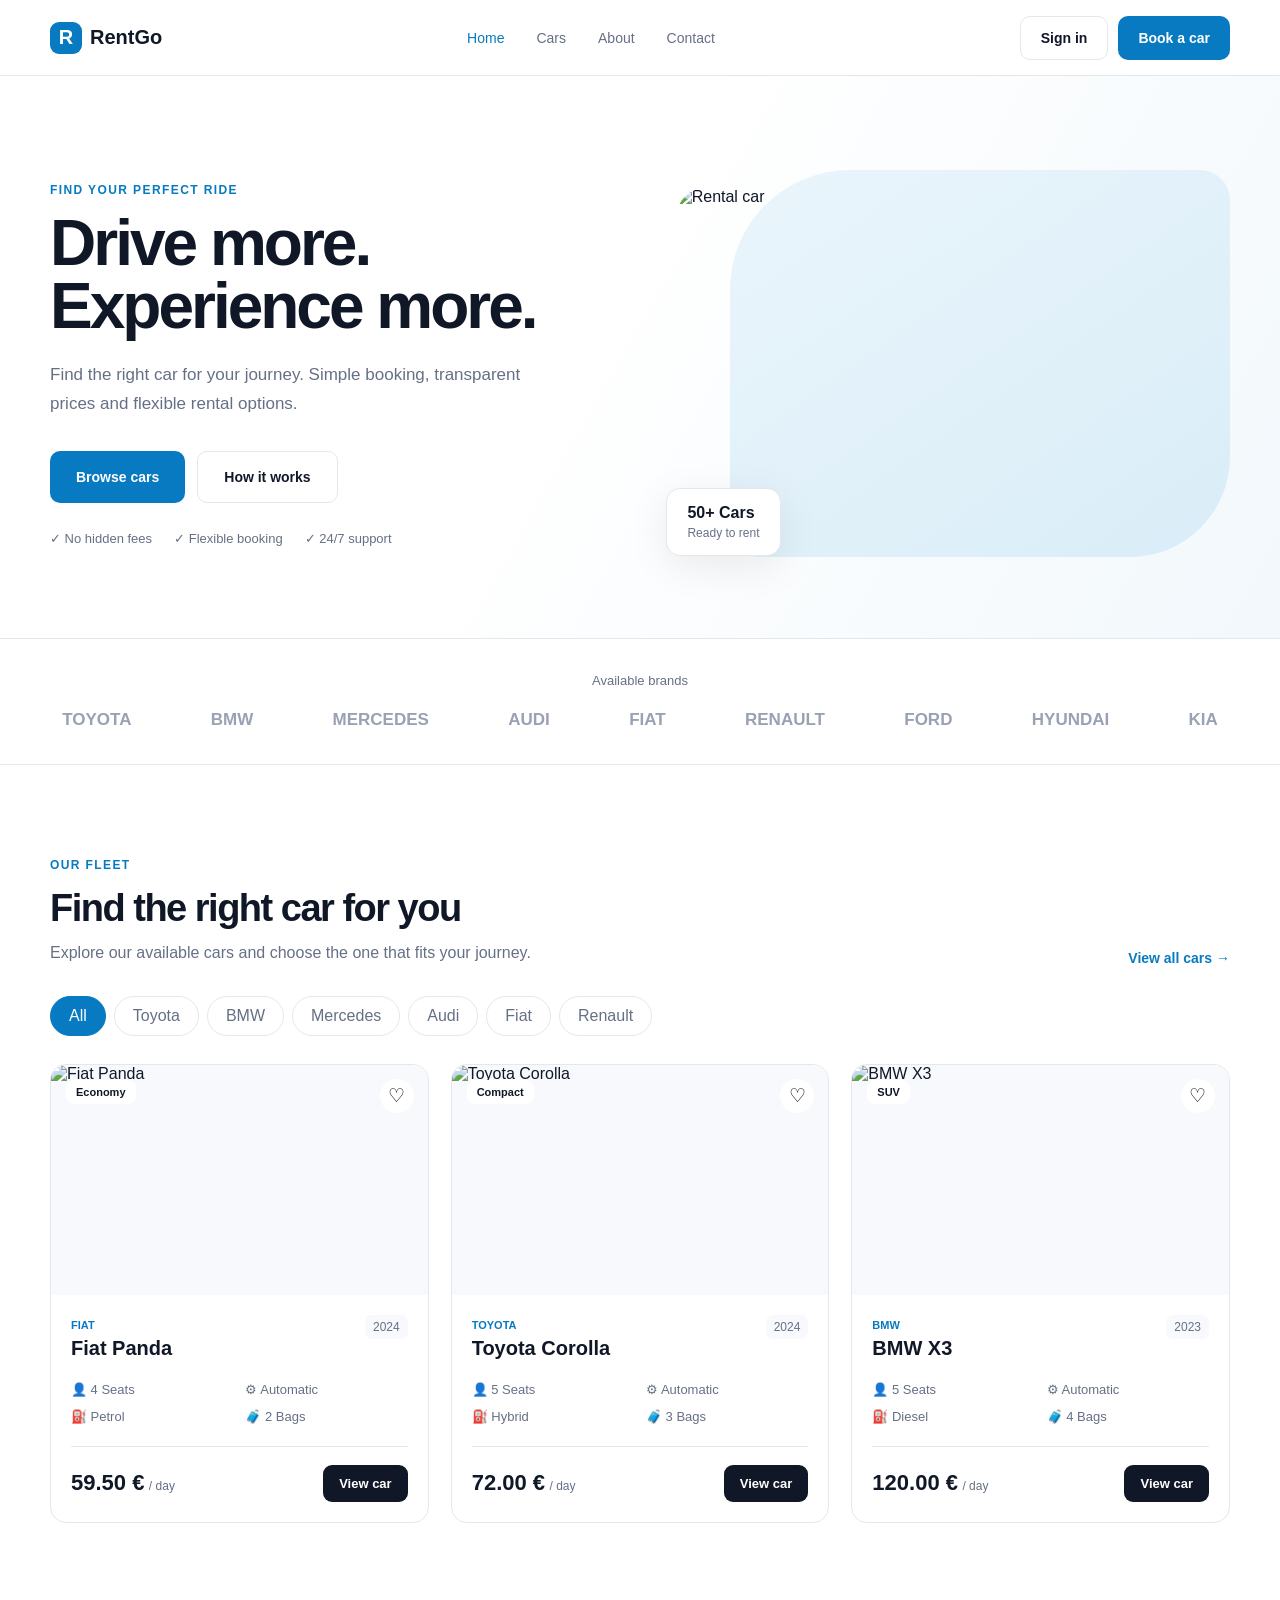
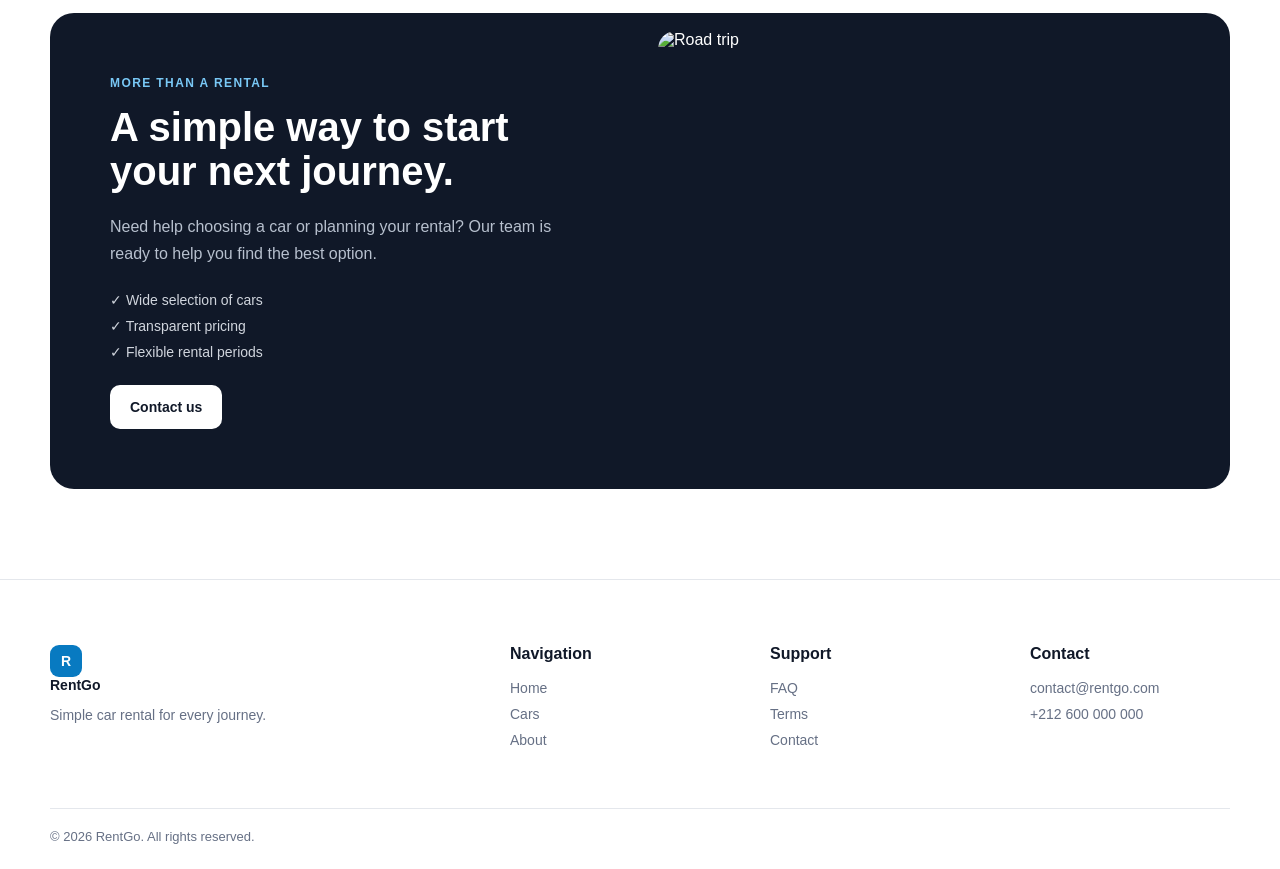
==== index.html @ 62757701 "design the home page" ====
<!DOCTYPE html>
<html lang="en">
<head>
  <meta charset="UTF-8" />
  <meta name="viewport" content="width=device-width, initial-scale=1.0" />
  <title>RentGo - Car Rental</title>

  <link rel="stylesheet" href="style.css" />
</head>

<body>

  <!-- NAVBAR -->
  <header class="navbar">
    <div class="container nav-content">

      <a href="#" class="logo">
        <span class="logo-icon">R</span>
        RentGo
      </a>

      <nav>
        <a href="#" class="active">Home</a>
        <a href="#cars">Cars</a>
        <a href="#about">About</a>
        <a href="#contact">Contact</a>
      </nav>

      <div class="nav-actions">
        <a href="#" class="btn btn-light">Sign in</a>
        <a href="#cars" class="btn btn-primary">Book a car</a>
      </div>

    </div>
  </header>


  <main>

    <!-- HERO -->
    <section class="hero">
      <div class="container hero-content">

        <div class="hero-text">
          <span class="eyebrow">FIND YOUR PERFECT RIDE</span>

          <h1>
            Drive more.<br />
            Experience more.
          </h1>

          <p>
            Find the right car for your journey.
            Simple booking, transparent prices and flexible rental options.
          </p>

          <div class="hero-actions">
            <a href="#cars" class="btn btn-primary btn-large">
              Browse cars
            </a>

            <a href="#about" class="btn btn-outline btn-large">
              How it works
            </a>
          </div>

          <div class="hero-benefits">
            <span>✓ No hidden fees</span>
            <span>✓ Flexible booking</span>
            <span>✓ 24/7 support</span>
          </div>
        </div>


        <!-- Replace image with your own car/mockup -->
        <div class="hero-visual">
          <div class="hero-shape"></div>

          <img
            src="https://images.unsplash.com/photo-1549317661-bd32c8ce0db2?auto=format&fit=crop&w=1000&q=80"
            alt="Rental car"
          />

          <div class="floating-card">
            <strong>50+ Cars</strong>
            <span>Ready to rent</span>
          </div>
        </div>

      </div>
    </section>


    <!-- BRANDS -->
    <section class="brands">
      <div class="container">

        <p class="section-label">Available brands</p>

        <div class="brand-marquee">
          <div class="brand-track">
            <span>TOYOTA</span>
            <span>BMW</span>
            <span>MERCEDES</span>
            <span>AUDI</span>
            <span>FIAT</span>
            <span>RENAULT</span>
            <span>FORD</span>
            <span>HYUNDAI</span>
            <span>KIA</span>
          </div>
        </div>

      </div>
    </section>


    <!-- CARS -->
    <section class="cars-section" id="cars">
      <div class="container">

        <div class="section-header">
          <div>
            <span class="eyebrow">OUR FLEET</span>
            <h2>Find the right car for you</h2>
            <p>
              Explore our available cars and choose the one
              that fits your journey.
            </p>
          </div>

          <a href="#" class="view-all">
            View all cars →
          </a>
        </div>


        <!-- BRAND TABS -->
        <div class="tabs">
          <button class="tab active">All</button>
          <button class="tab">Toyota</button>
          <button class="tab">BMW</button>
          <button class="tab">Mercedes</button>
          <button class="tab">Audi</button>
          <button class="tab">Fiat</button>
          <button class="tab">Renault</button>
        </div>


        <!-- CAR GRID -->
        <div class="car-grid">

          <!-- CAR 1 -->
          <article class="car-card">

            <div class="car-image">
              <span class="car-badge">Economy</span>

              <button class="favorite">♡</button>

              <img
                src="https://images.unsplash.com/photo-1549317661-bd32c8ce0db2?auto=format&fit=crop&w=700&q=80"
                alt="Fiat Panda"
              />
            </div>

            <div class="car-content">

              <div class="car-heading">
                <div>
                  <span class="brand-name">FIAT</span>
                  <h3>Fiat Panda</h3>
                </div>

                <span class="year">2024</span>
              </div>


              <div class="car-specs">
                <span>👤 4 Seats</span>
                <span>⚙ Automatic</span>
                <span>⛽ Petrol</span>
                <span>🧳 2 Bags</span>
              </div>


              <div class="car-footer">

                <div class="price">
                  <strong>59.50 €</strong>
                  <span>/ day</span>
                </div>

                <a href="#" class="car-button">
                  View car
                </a>

              </div>

            </div>
          </article>


          <!-- CAR 2 -->
          <article class="car-card">

            <div class="car-image">
              <span class="car-badge">Compact</span>

              <button class="favorite">♡</button>

              <img
                src="https://images.unsplash.com/photo-1550355291-bbee04a92027?auto=format&fit=crop&w=700&q=80"
                alt="Toyota Corolla"
              />
            </div>

            <div class="car-content">

              <div class="car-heading">
                <div>
                  <span class="brand-name">TOYOTA</span>
                  <h3>Toyota Corolla</h3>
                </div>

                <span class="year">2024</span>
              </div>


              <div class="car-specs">
                <span>👤 5 Seats</span>
                <span>⚙ Automatic</span>
                <span>⛽ Hybrid</span>
                <span>🧳 3 Bags</span>
              </div>


              <div class="car-footer">

                <div class="price">
                  <strong>72.00 €</strong>
                  <span>/ day</span>
                </div>

                <a href="#" class="car-button">
                  View car
                </a>

              </div>

            </div>
          </article>


          <!-- CAR 3 -->
          <article class="car-card">

            <div class="car-image">
              <span class="car-badge">SUV</span>

              <button class="favorite">♡</button>

              <img
                src="https://images.unsplash.com/photo-1555215695-3004980ad54e?auto=format&fit=crop&w=700&q=80"
                alt="BMW X3"
              />
            </div>

            <div class="car-content">

              <div class="car-heading">
                <div>
                  <span class="brand-name">BMW</span>
                  <h3>BMW X3</h3>
                </div>

                <span class="year">2023</span>
              </div>


              <div class="car-specs">
                <span>👤 5 Seats</span>
                <span>⚙ Automatic</span>
                <span>⛽ Diesel</span>
                <span>🧳 4 Bags</span>
              </div>


              <div class="car-footer">

                <div class="price">
                  <strong>120.00 €</strong>
                  <span>/ day</span>
                </div>

                <a href="#" class="car-button">
                  View car
                </a>

              </div>

            </div>
          </article>

        </div>

      </div>
    </section>


    <!-- CONTACT CTA -->
    <section class="contact-section" id="about">
      <div class="container">

        <div class="contact-card">

          <div class="contact-content">

            <span class="eyebrow light">
              MORE THAN A RENTAL
            </span>

            <h2>
              A simple way to start your next journey.
            </h2>

            <p>
              Need help choosing a car or planning your rental?
              Our team is ready to help you find the best option.
            </p>

            <div class="contact-features">
              <span>✓ Wide selection of cars</span>
              <span>✓ Transparent pricing</span>
              <span>✓ Flexible rental periods</span>
            </div>

            <a href="#contact" class="btn btn-white">
              Contact us
            </a>

          </div>


          <div class="contact-image">
            <img
              src="https://images.unsplash.com/photo-1504215680853-026ed2a45def?auto=format&fit=crop&w=1000&q=80"
              alt="Road trip"
            />
          </div>

        </div>

      </div>
    </section>

  </main>


  <!-- FOOTER -->
  <footer class="footer" id="contact">
    <div class="container footer-content">

      <div>
        <a href="#" class="logo">
          <span class="logo-icon">R</span>
          RentGo
        </a>

        <p>
          Simple car rental for every journey.
        </p>
      </div>

      <div>
        <h4>Navigation</h4>
        <a href="#">Home</a>
        <a href="#cars">Cars</a>
        <a href="#about">About</a>
      </div>

      <div>
        <h4>Support</h4>
        <a href="#">FAQ</a>
        <a href="#">Terms</a>
        <a href="#">Contact</a>
      </div>

      <div>
        <h4>Contact</h4>
        <p>contact@rentgo.com</p>
        <p>+212 600 000 000</p>
      </div>

    </div>

    <div class="container copyright">
      © 2026 RentGo. All rights reserved.
    </div>
  </footer>

</body>
</html>
---- style.css ----
/* =========================
   DESIGN SYSTEM
========================= */

:root {
  --primary: #087ac1;
  --primary-dark: #06649e;

  --text: #101828;
  --text-light: #667085;

  --background: #ffffff;
  --surface: #f7f9fc;
  --border: #e4e7ec;

  --dark: #101828;

  --radius-sm: 10px;
  --radius-md: 16px;
  --radius-lg: 24px;

  --container: 1180px;
}

* {
  box-sizing: border-box;
  margin: 0;
  padding: 0;
}

html {
  scroll-behavior: smooth;
}

body {
  font-family: Inter, Arial, sans-serif;

  color: var(--text);
  background: var(--background);
}

a {
  text-decoration: none;
  color: inherit;
}

img {
  display: block;
  max-width: 100%;
}

button {
  font: inherit;
}

.container {
  width: min(100% - 40px, var(--container));
  margin-inline: auto;
}

/* =========================
     BUTTONS
  ========================= */

.btn {
  display: inline-flex;
  align-items: center;
  justify-content: center;

  height: 44px;
  padding: 0 20px;

  border-radius: var(--radius-sm);
  font-weight: 600;
  font-size: 14px;

  transition: 0.2s;
}

.btn-primary {
  background: var(--primary);
  color: white;
}

.btn-primary:hover {
  background: var(--primary-dark);
}

.btn-outline {
  border: 1px solid var(--border);
  background: white;
}

.btn-light {
  border: 1px solid var(--border);
}

.btn-large {
  height: 52px;
  padding-inline: 26px;
}

.btn-white {
  background: white;
  color: var(--dark);
}

/* =========================
     NAVBAR
  ========================= */

.navbar {
  height: 76px;
  border-bottom: 1px solid var(--border);
  background: white;
}

.nav-content {
  height: 100%;

  display: flex;
  align-items: center;
  justify-content: space-between;
}

.logo {
  display: flex;
  align-items: center;
  gap: 8px;

  font-size: 20px;
  font-weight: 800;
}

.logo-icon {
  width: 32px;
  height: 32px;

  display: grid;
  place-items: center;

  border-radius: 9px;
  background: var(--primary);
  color: white;
}

nav {
  display: flex;
  gap: 32px;
}

nav a {
  color: var(--text-light);
  font-size: 14px;
  font-weight: 500;
}

nav a:hover,
nav a.active {
  color: var(--primary);
}

.nav-actions {
  display: flex;
  gap: 10px;
}

/* =========================
     HERO
  ========================= */

.hero {
  padding: 72px 0 60px;

  background: linear-gradient(120deg, #ffffff 45%, #f2f8fc 100%);
}

.hero-content {
  display: grid;
  grid-template-columns: 1fr 1.05fr;
  align-items: center;
  gap: 70px;
}

.eyebrow {
  display: inline-block;

  margin-bottom: 15px;

  color: var(--primary);

  font-size: 12px;
  font-weight: 700;
  letter-spacing: 1.4px;
}

.hero h1 {
  max-width: 600px;

  font-size: clamp(48px, 5vw, 72px);
  line-height: 0.98;
  letter-spacing: -3px;
}

.hero-text > p {
  max-width: 520px;

  margin-top: 24px;

  color: var(--text-light);

  font-size: 17px;
  line-height: 1.7;
}

.hero-actions {
  margin-top: 32px;

  display: flex;
  gap: 12px;
}

.hero-benefits {
  display: flex;
  gap: 22px;
  flex-wrap: wrap;

  margin-top: 28px;

  color: var(--text-light);
  font-size: 13px;
}

/* HERO IMAGE */

.hero-visual {
  position: relative;

  min-height: 430px;

  display: flex;
  align-items: center;
  justify-content: center;
}

.hero-shape {
  position: absolute;

  width: 88%;
  height: 90%;

  right: 0;

  border-radius: 120px 30px 100px 30px;

  background: linear-gradient(145deg, #eaf5fb, #d9edf8);
}

.hero-visual img {
  position: relative;
  z-index: 2;

  width: 95%;
  height: 350px;

  object-fit: cover;

  border-radius: 30px;
}

.floating-card {
  position: absolute;
  z-index: 3;

  bottom: 22px;
  left: 5px;

  padding: 15px 20px;

  background: white;

  border: 1px solid var(--border);
  border-radius: 14px;

  box-shadow: 0 10px 40px rgb(0 0 0 / 8%);

  display: flex;
  flex-direction: column;
}

.floating-card span {
  margin-top: 4px;

  color: var(--text-light);
  font-size: 12px;
}

/* =========================
     BRANDS
  ========================= */

.brands {
  padding: 34px 0;

  border-top: 1px solid var(--border);
  border-bottom: 1px solid var(--border);
}

.section-label {
  margin-bottom: 22px;

  text-align: center;

  color: var(--text-light);

  font-size: 13px;
}

.brand-marquee {
  overflow: hidden;
}

.brand-track {
  display: flex;
  justify-content: space-around;
  gap: 55px;

  min-width: max-content;

  font-size: 17px;
  font-weight: 800;

  color: #98a2b3;
}

.brand-track span:hover {
  color: var(--text);
}

/* =========================
     CARS SECTION
  ========================= */

.cars-section {
  padding: 90px 0;
}

.section-header {
  display: flex;
  justify-content: space-between;
  align-items: end;

  margin-bottom: 30px;
}

.section-header h2 {
  font-size: 38px;
  letter-spacing: -1.5px;
}

.section-header p {
  max-width: 550px;

  margin-top: 10px;

  color: var(--text-light);
  line-height: 1.6;
}

.view-all {
  color: var(--primary);
  font-weight: 600;
  font-size: 14px;
}

/* TABS */

.tabs {
  display: flex;
  gap: 8px;

  margin-bottom: 28px;

  overflow-x: auto;
}

.tab {
  padding: 10px 18px;

  border: 1px solid var(--border);
  border-radius: 50px;

  background: white;

  color: var(--text-light);

  cursor: pointer;
}

.tab:hover,
.tab.active {
  background: var(--primary);
  border-color: var(--primary);

  color: white;
}

/* =========================
     CAR CARD
  ========================= */

.car-grid {
  display: grid;
  grid-template-columns: repeat(3, 1fr);

  gap: 22px;
}

.car-card {
  overflow: hidden;

  border: 1px solid var(--border);
  border-radius: var(--radius-md);
  background: white;
  transition: 0.25s;
}

.car-card:hover {
  box-shadow: 0 18px 50px rgb(16 24 40 / 9%);
  cursor: pointer;
}

.car-image {
  position: relative;
  height: 230px;
  background: var(--surface);
}

.car-image img {
  width: 100%;
  height: 100%;

  object-fit: cover;

  border-radius: 12px;
}

.car-badge {
  position: absolute;
  z-index: 2;

  top: 15px;
  left: 15px;

  padding: 6px 10px;

  border-radius: 8px;

  background: white;

  font-size: 11px;
  font-weight: 600;
}

.favorite {
  position: absolute;
  z-index: 2;

  top: 14px;
  right: 14px;

  width: 34px;
  height: 34px;

  border: none;
  border-radius: 50%;

  background: white;

  font-size: 19px;

  cursor: pointer;
}

.car-content {
  padding: 20px;
}

.car-heading {
  display: flex;
  justify-content: space-between;
  align-items: start;
}

.brand-name {
  color: var(--primary);

  font-size: 11px;
  font-weight: 700;
}

.car-heading h3 {
  margin-top: 4px;

  font-size: 20px;
}

.year {
  padding: 5px 8px;

  border-radius: 7px;

  background: var(--surface);

  color: var(--text-light);

  font-size: 12px;
}

.car-specs {
  display: grid;
  grid-template-columns: 1fr 1fr;

  gap: 12px;

  margin: 22px 0;

  color: var(--text-light);

  font-size: 13px;
}

.car-footer {
  padding-top: 18px;

  border-top: 1px solid var(--border);

  display: flex;
  align-items: center;
  justify-content: space-between;
}

.price strong {
  font-size: 22px;
}

.price span {
  color: var(--text-light);
  font-size: 12px;
}

.car-button {
  padding: 11px 16px;

  border-radius: 9px;

  background: var(--dark);
  color: white;

  font-size: 13px;
  font-weight: 600;
}

.car-button:hover {
  background: var(--primary);
}

/* =========================
     CONTACT CTA
  ========================= */

.contact-section {
  padding-bottom: 90px;
}

.contact-card {
  overflow: hidden;

  min-height: 430px;

  display: grid;
  grid-template-columns: 1fr 1fr;

  border-radius: var(--radius-lg);

  background: var(--dark);

  color: white;
}

.contact-content {
  padding: 60px;
}

.eyebrow.light {
  color: #79c8f6;
}

.contact-content h2 {
  max-width: 470px;

  font-size: 40px;
  line-height: 1.1;
}

.contact-content > p {
  max-width: 500px;

  margin-top: 20px;

  color: #b7c0ce;
  line-height: 1.7;
}

.contact-features {
  display: flex;
  flex-direction: column;
  gap: 10px;

  margin: 25px 0;

  color: #d0d5dd;

  font-size: 14px;
}

.contact-image {
  padding: 18px;
}

.contact-image img {
  width: 100%;
  height: 100%;

  object-fit: cover;

  border-radius: 18px;
}

/* =========================
     FOOTER
  ========================= */

.footer {
  padding: 65px 0 25px;

  border-top: 1px solid var(--border);
}

.footer-content {
  display: grid;
  grid-template-columns: 2fr 1fr 1fr 1fr;

  gap: 60px;
}

.footer h4 {
  margin-bottom: 17px;
}

.footer p,
.footer a {
  display: block;

  margin-bottom: 10px;

  color: var(--text-light);
  font-size: 14px;
}

.footer .logo {
  margin-bottom: 14px;

  color: var(--text);
}

.copyright {
  margin-top: 50px;
  padding-top: 20px;

  border-top: 1px solid var(--border);

  color: var(--text-light);

  font-size: 13px;
}

/* =========================
     RESPONSIVE
  ========================= */

@media (max-width: 900px) {
  nav {
    display: none;
  }

  .hero-content {
    grid-template-columns: 1fr;
  }

  .hero h1 {
    font-size: 52px;
  }

  .hero-visual {
    min-height: 350px;
  }

  .car-grid {
    grid-template-columns: 1fr 1fr;
  }

  .contact-card {
    grid-template-columns: 1fr;
  }

  .footer-content {
    grid-template-columns: 1fr 1fr;
  }
}

@media (max-width: 600px) {
  .nav-actions .btn-light {
    display: none;
  }

  .hero {
    padding-top: 45px;
  }

  .hero h1 {
    font-size: 42px;
  }

  .hero-actions {
    flex-direction: column;
  }

  .hero-actions .btn {
    width: 100%;
  }

  .hero-benefits {
    flex-direction: column;
    gap: 9px;
  }

  .section-header {
    align-items: start;
    flex-direction: column;
    gap: 20px;
  }

  .section-header h2 {
    font-size: 31px;
  }

  .car-grid {
    grid-template-columns: 1fr;
  }

  .contact-content {
    padding: 36px 25px;
  }

  .contact-content h2 {
    font-size: 32px;
  }

  .footer-content {
    grid-template-columns: 1fr;
  }
}
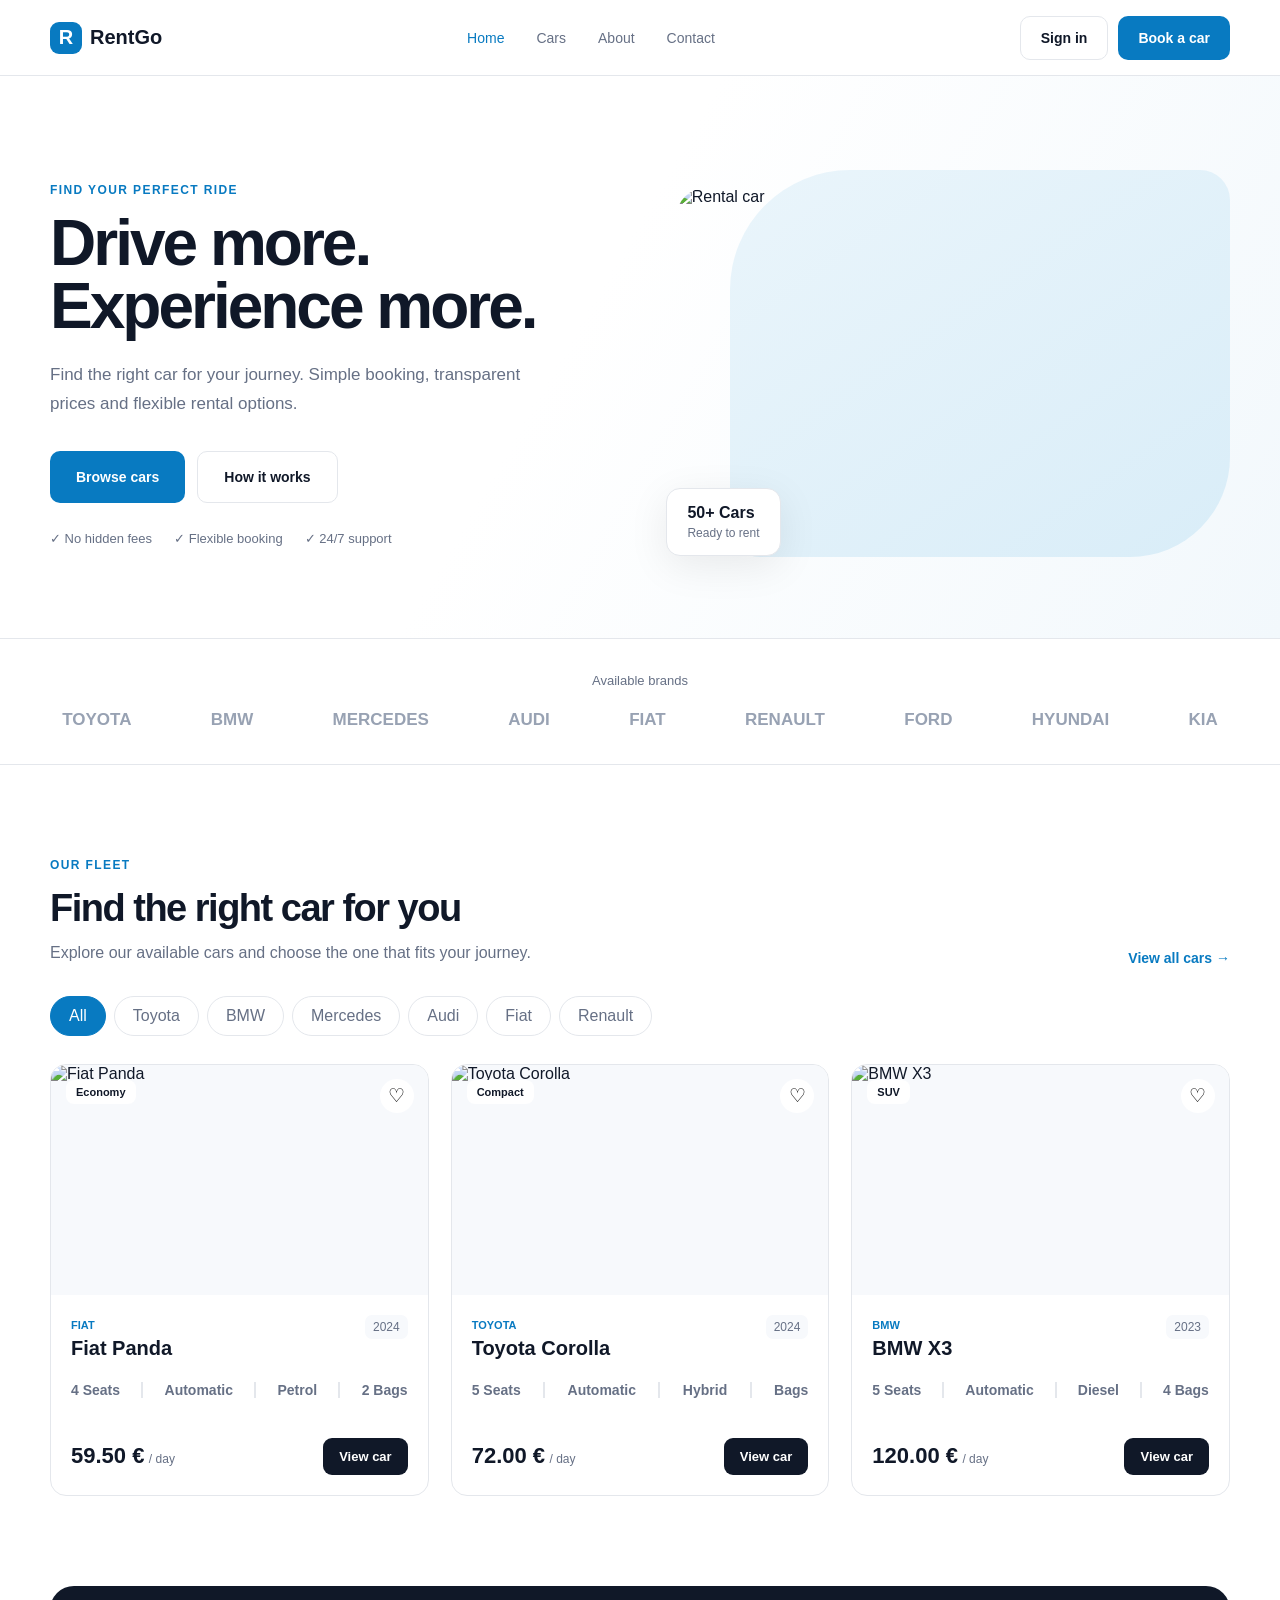
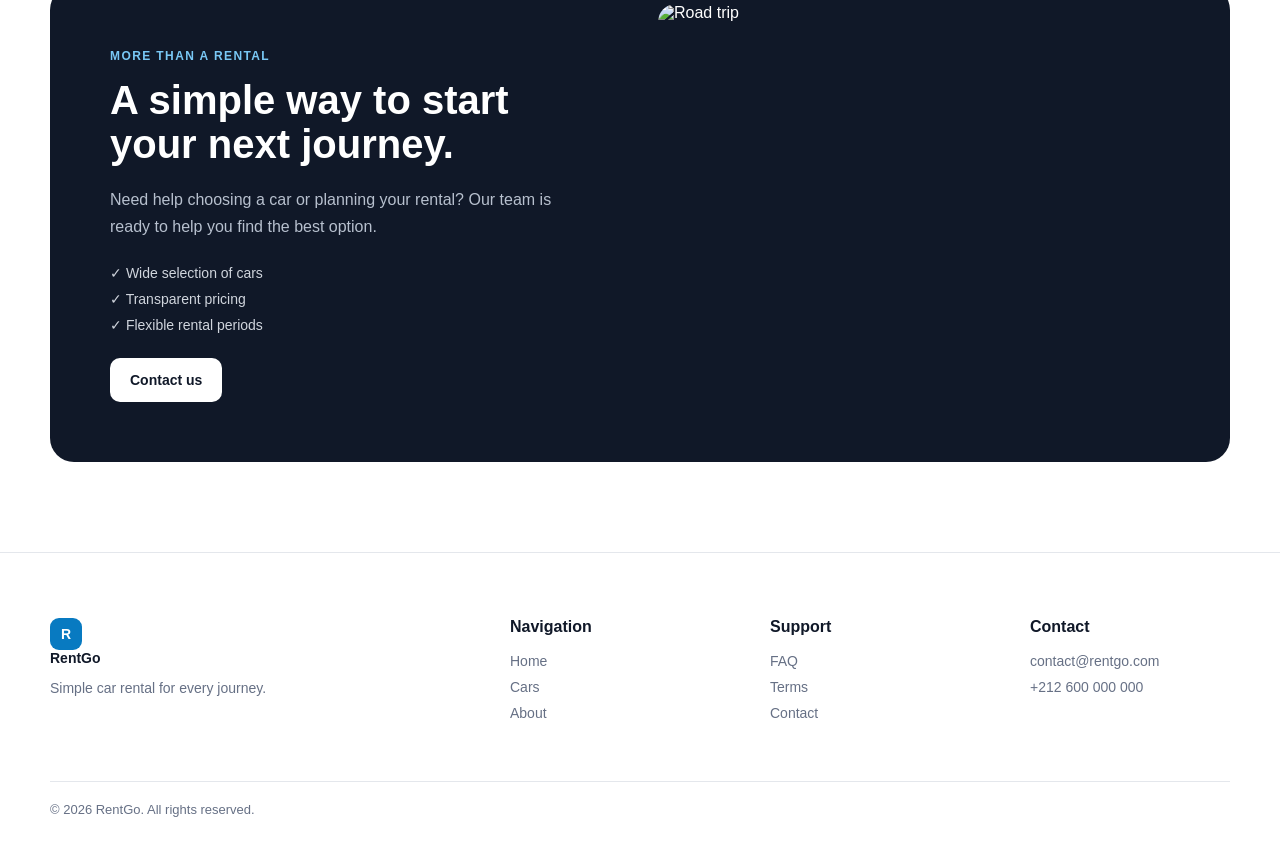
==== commit e9bb0985: "improve UI of the car card" ====
--- a/index.html
+++ b/index.html
@@ -177,10 +177,13 @@
 
 
               <div class="car-specs">
-                <span>👤 4 Seats</span>
-                <span>⚙ Automatic</span>
-                <span>⛽ Petrol</span>
-                <span>🧳 2 Bags</span>
+                <span>4 Seats</span>
+                <div class="VD"></div>
+                <span>Automatic</span>
+                <div class="VD"></div>
+                <span>Petrol</span>
+                <div class="VD"></div>
+                <span>2 Bags</span>
               </div>
 
 
@@ -228,10 +231,13 @@
 
 
               <div class="car-specs">
-                <span>👤 5 Seats</span>
-                <span>⚙ Automatic</span>
-                <span>⛽ Hybrid</span>
-                <span>🧳 3 Bags</span>
+                <span>5 Seats</span>
+                <div class="VD"></div>
+                <span>Automatic</span>
+                <div class="VD"></div>
+                <span>Hybrid</span>
+                <div class="VD"></div>
+                <span>Bags</span>
               </div>
 
 
@@ -279,10 +285,13 @@
 
 
               <div class="car-specs">
-                <span>👤 5 Seats</span>
-                <span>⚙ Automatic</span>
-                <span>⛽ Diesel</span>
-                <span>🧳 4 Bags</span>
+                <span>5 Seats</span>
+                <div class="VD"></div>
+                <span>Automatic</span>
+                <div class="VD"></div>
+                <span>Diesel</span>
+                <div class="VD"></div>
+                <span>4 Bags</span>
               </div>
 
 
--- a/style.css
+++ b/style.css
@@ -441,8 +441,6 @@
   height: 100%;
 
   object-fit: cover;
-
-  border-radius: 12px;
 }
 
 .car-badge {
@@ -518,8 +516,8 @@
 }
 
 .car-specs {
-  display: grid;
-  grid-template-columns: 1fr 1fr;
+  display: flex;
+  justify-content: space-between;
 
   gap: 12px;
 
@@ -527,13 +525,16 @@
 
   color: var(--text-light);
 
-  font-size: 13px;
+  font-size: 14px;
+  font-weight: bold;
+}
+
+.VD{
+ border: 1px solid var(--border);
 }
 
 .car-footer {
   padding-top: 18px;
-
-  border-top: 1px solid var(--border);
 
   display: flex;
   align-items: center;
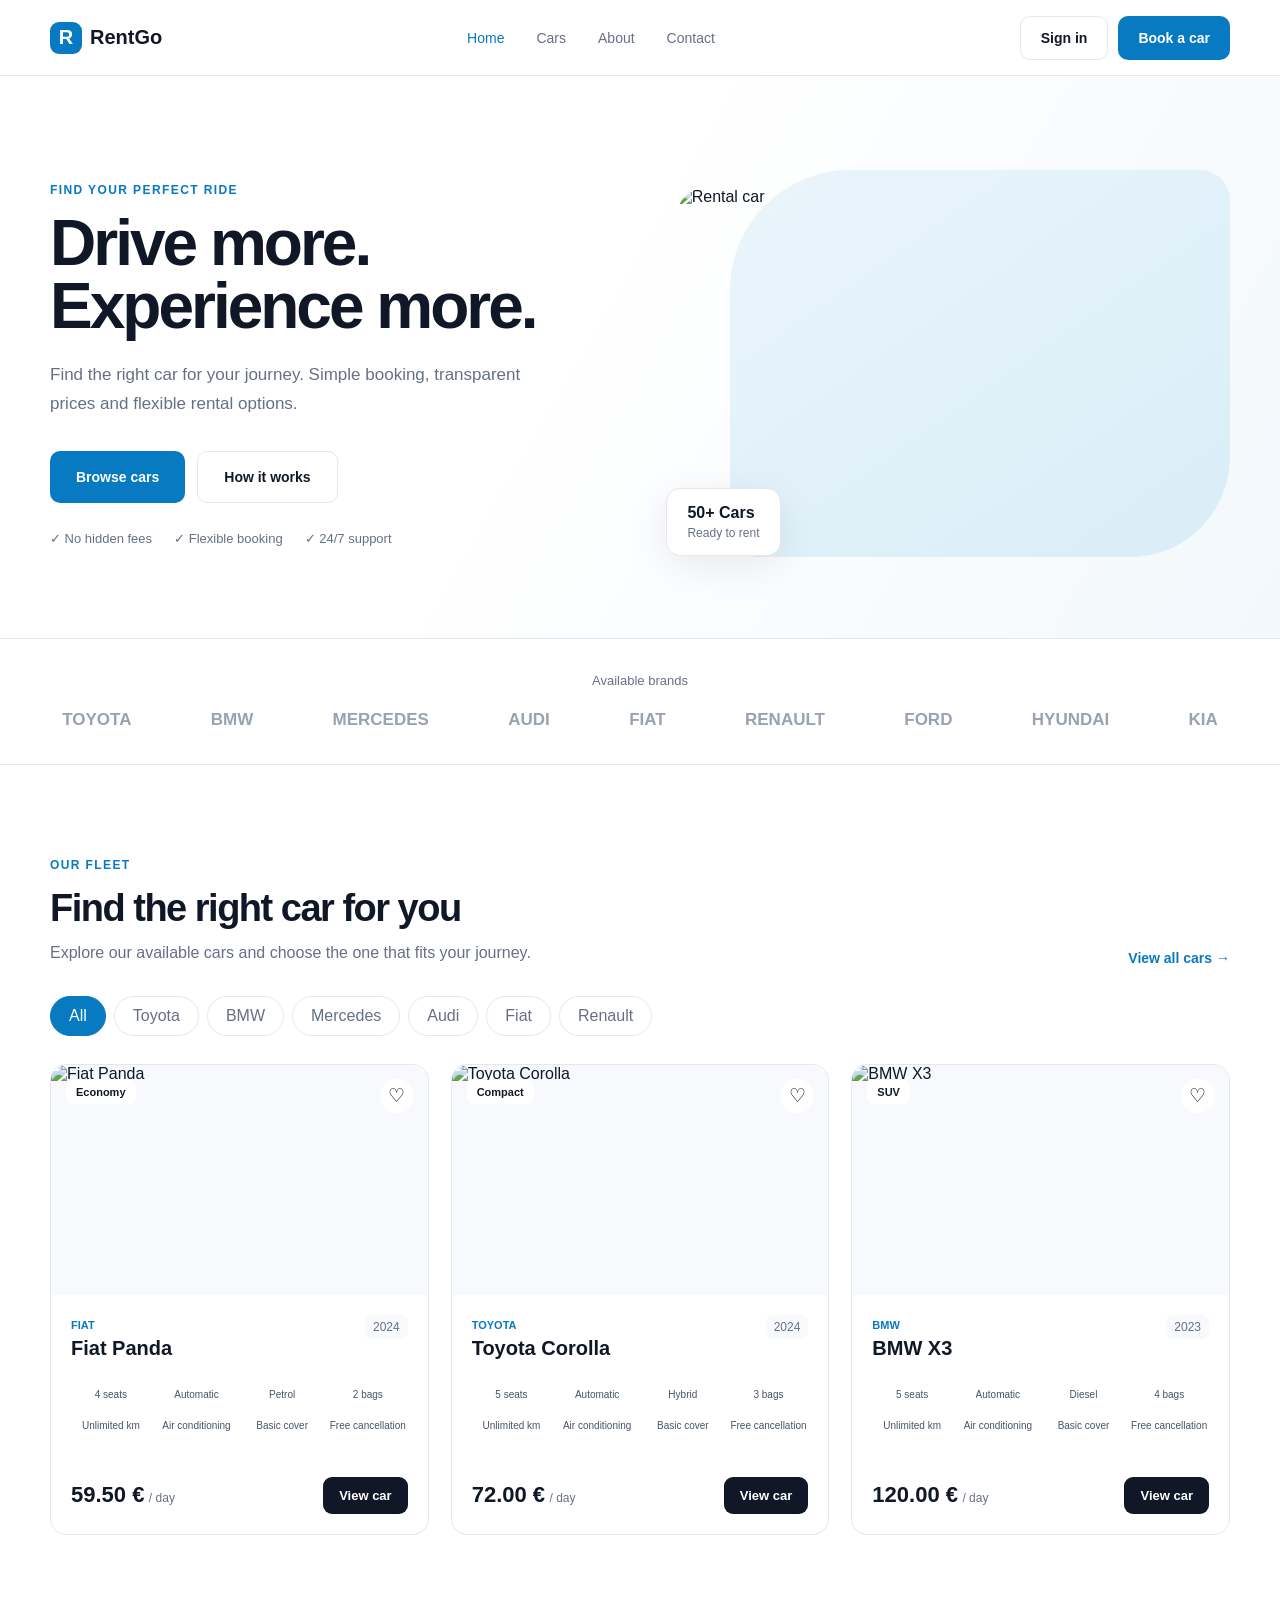
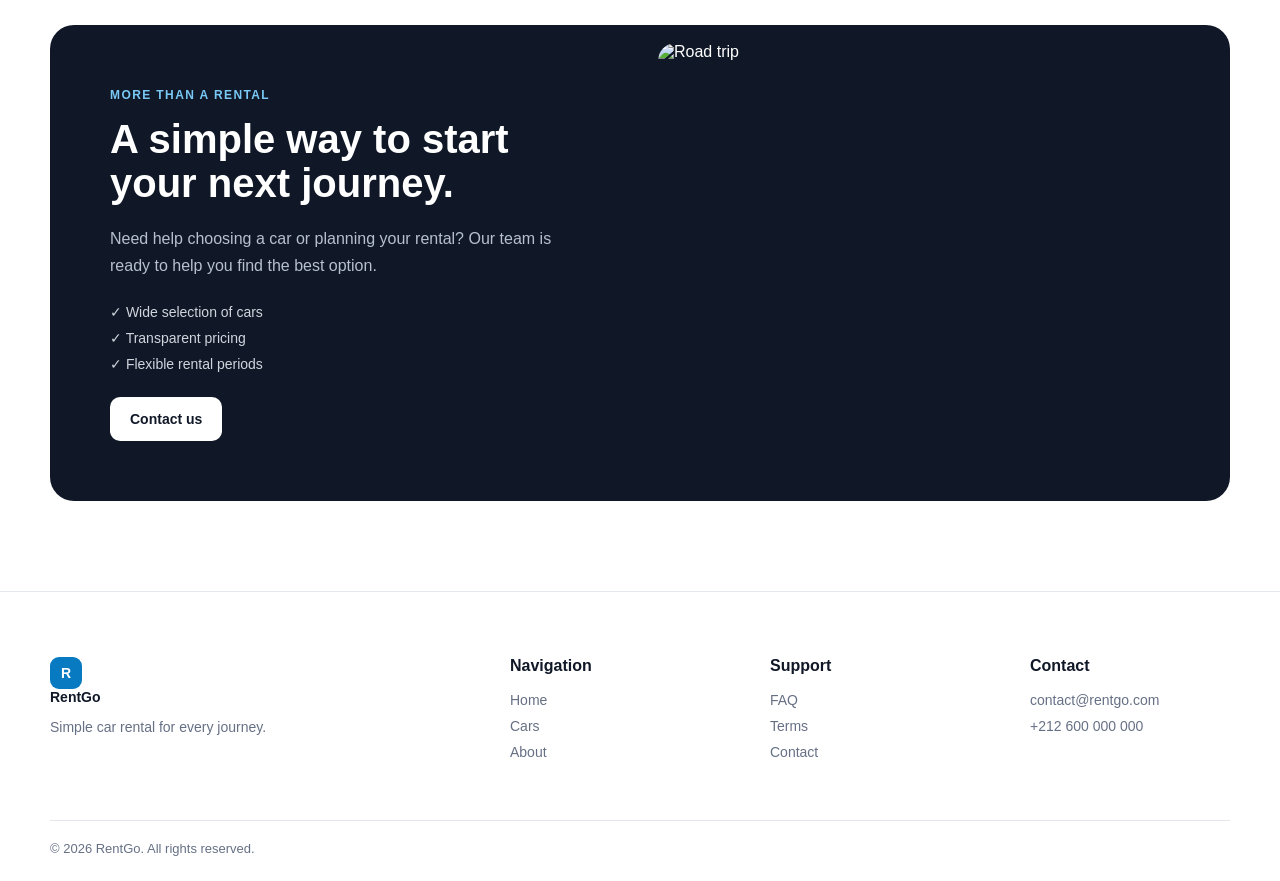
==== commit 83586708: "enhance car specs layout and styling for better readability" ====
--- a/index.html
+++ b/index.html
@@ -5,6 +5,7 @@
   <meta name="viewport" content="width=device-width, initial-scale=1.0" />
   <title>RentGo - Car Rental</title>
 
+  <link rel="stylesheet" href="https://cdn.jsdelivr.net/npm/lucide-static@latest/font/lucide.css" />
   <link rel="stylesheet" href="style.css" />
 </head>
 
@@ -176,15 +177,16 @@
               </div>
 
 
-              <div class="car-specs">
-                <span>4 Seats</span>
-                <div class="VD"></div>
-                <span>Automatic</span>
-                <div class="VD"></div>
-                <span>Petrol</span>
-                <div class="VD"></div>
-                <span>2 Bags</span>
-              </div>
+              <ul class="car-specs" aria-label="Car and rental features">
+                <li><i class="icon icon-users" aria-hidden="true"></i><span>4 seats</span></li>
+                <li><i class="icon icon-settings-2" aria-hidden="true"></i><span>Automatic</span></li>
+                <li><i class="icon icon-fuel" aria-hidden="true"></i><span>Petrol</span></li>
+                <li><i class="icon icon-luggage" aria-hidden="true"></i><span>2 bags</span></li>
+                <li><i class="icon icon-gauge" aria-hidden="true"></i><span>Unlimited km</span></li>
+                <li><i class="icon icon-snowflake" aria-hidden="true"></i><span>Air conditioning</span></li>
+                <li><i class="icon icon-shield-check" aria-hidden="true"></i><span>Basic cover</span></li>
+                <li><i class="icon icon-calendar-check" aria-hidden="true"></i><span>Free cancellation</span></li>
+              </ul>
 
 
               <div class="car-footer">
@@ -230,15 +232,16 @@
               </div>
 
 
-              <div class="car-specs">
-                <span>5 Seats</span>
-                <div class="VD"></div>
-                <span>Automatic</span>
-                <div class="VD"></div>
-                <span>Hybrid</span>
-                <div class="VD"></div>
-                <span>Bags</span>
-              </div>
+              <ul class="car-specs" aria-label="Car and rental features">
+                <li><i class="icon icon-users" aria-hidden="true"></i><span>5 seats</span></li>
+                <li><i class="icon icon-settings-2" aria-hidden="true"></i><span>Automatic</span></li>
+                <li><i class="icon icon-fuel" aria-hidden="true"></i><span>Hybrid</span></li>
+                <li><i class="icon icon-luggage" aria-hidden="true"></i><span>3 bags</span></li>
+                <li><i class="icon icon-gauge" aria-hidden="true"></i><span>Unlimited km</span></li>
+                <li><i class="icon icon-snowflake" aria-hidden="true"></i><span>Air conditioning</span></li>
+                <li><i class="icon icon-shield-check" aria-hidden="true"></i><span>Basic cover</span></li>
+                <li><i class="icon icon-calendar-check" aria-hidden="true"></i><span>Free cancellation</span></li>
+              </ul>
 
 
               <div class="car-footer">
@@ -284,15 +287,16 @@
               </div>
 
 
-              <div class="car-specs">
-                <span>5 Seats</span>
-                <div class="VD"></div>
-                <span>Automatic</span>
-                <div class="VD"></div>
-                <span>Diesel</span>
-                <div class="VD"></div>
-                <span>4 Bags</span>
-              </div>
+              <ul class="car-specs" aria-label="Car and rental features">
+                <li><i class="icon icon-users" aria-hidden="true"></i><span>5 seats</span></li>
+                <li><i class="icon icon-settings-2" aria-hidden="true"></i><span>Automatic</span></li>
+                <li><i class="icon icon-fuel" aria-hidden="true"></i><span>Diesel</span></li>
+                <li><i class="icon icon-luggage" aria-hidden="true"></i><span>4 bags</span></li>
+                <li><i class="icon icon-gauge" aria-hidden="true"></i><span>Unlimited km</span></li>
+                <li><i class="icon icon-snowflake" aria-hidden="true"></i><span>Air conditioning</span></li>
+                <li><i class="icon icon-shield-check" aria-hidden="true"></i><span>Basic cover</span></li>
+                <li><i class="icon icon-calendar-check" aria-hidden="true"></i><span>Free cancellation</span></li>
+              </ul>
 
 
               <div class="car-footer">
--- a/style.css
+++ b/style.css
@@ -516,21 +516,39 @@
 }
 
 .car-specs {
-  display: flex;
-  justify-content: space-between;
-
-  gap: 12px;
-
-  margin: 22px 0;
-
-  color: var(--text-light);
-
-  font-size: 14px;
-  font-weight: bold;
-}
-
-.VD{
- border: 1px solid var(--border);
+  list-style: none;
+  display: grid;
+  grid-template-columns: repeat(4, minmax(0, 1fr));
+  gap: 14px 6px;
+  margin: 20px 0 22px;
+  padding: 4px 0;
+}
+
+.car-specs li {
+  min-width: 0;
+  display: flex;
+  flex-direction: column;
+  align-items: center;
+  justify-content: center;
+  gap: 5px;
+  color: #475467;
+  font-size: 10px;
+  font-weight: 500;
+  line-height: 1.25;
+  text-align: center;
+}
+
+.car-specs .icon {
+  flex: 0 0 auto;
+  color: var(--primary);
+  font-size: 15px;
+}
+
+.car-specs li span {
+  display: -webkit-box;
+  overflow: hidden;
+  -webkit-box-orient: vertical;
+  -webkit-line-clamp: 2;
 }
 
 .car-footer {
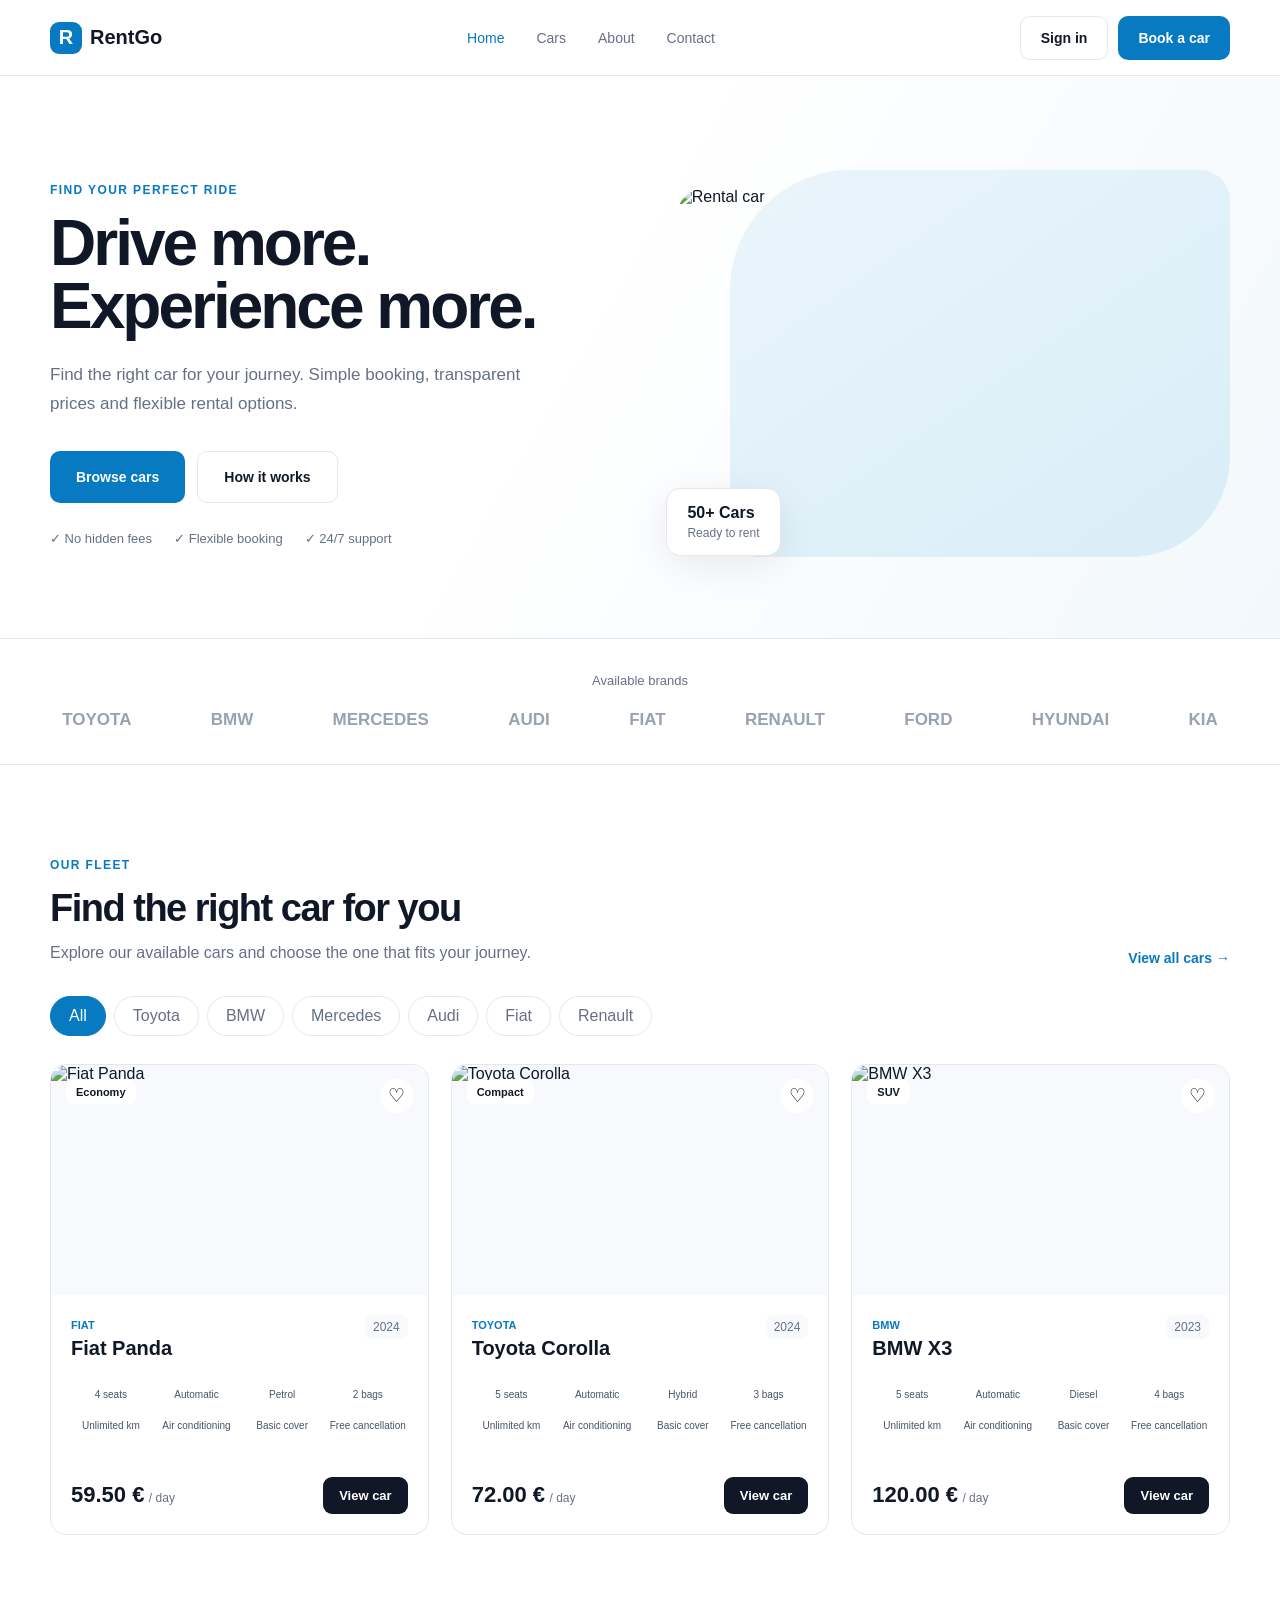
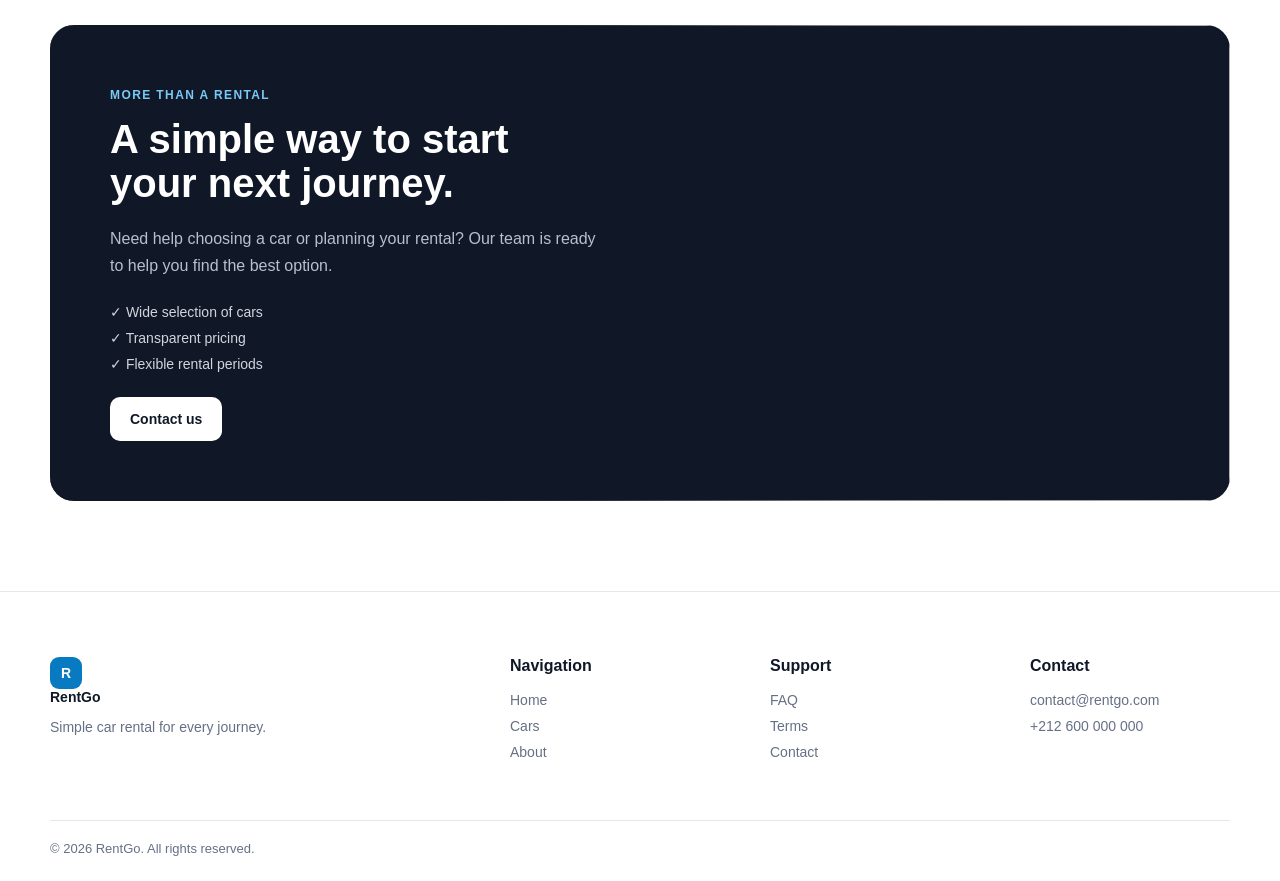
==== commit ae19dde6: "refactor contact section layout and improve image handling for better design" ====
--- a/index.html
+++ b/index.html
@@ -355,10 +355,10 @@
           </div>
 
 
-          <div class="contact-image">
+          <div class="contact-image" aria-hidden="true">
             <img
-              src="https://images.unsplash.com/photo-1504215680853-026ed2a45def?auto=format&fit=crop&w=1000&q=80"
-              alt="Road trip"
+              src="https://images.unsplash.com/photo-1504215680853-026ed2a45def?auto=format&fit=crop&w=1400&q=85"
+              alt=""
             />
           </div>
 
--- a/style.css
+++ b/style.css
@@ -593,21 +593,21 @@
 }
 
 .contact-card {
+  position: relative;
+  isolation: isolate;
   overflow: hidden;
-
   min-height: 430px;
-
-  display: grid;
-  grid-template-columns: 1fr 1fr;
-
   border-radius: var(--radius-lg);
-
   background: var(--dark);
-
   color: white;
 }
 
 .contact-content {
+  position: relative;
+  z-index: 2;
+  width: 58%;
+  min-height: 430px;
+
   padding: 60px;
 }
 
@@ -644,16 +644,30 @@
 }
 
 .contact-image {
-  padding: 18px;
+  position: absolute;
+  z-index: 0;
+  inset: 0;
+}
+
+.contact-image::after {
+  position: absolute;
+  inset: 0;
+  content: "";
+  background: linear-gradient(
+    90deg,
+    var(--dark) 0%,
+    var(--dark) 34%,
+    rgb(16 24 40 / 88%) 46%,
+    rgb(16 24 40 / 35%) 68%,
+    rgb(16 24 40 / 8%) 100%
+  );
 }
 
 .contact-image img {
   width: 100%;
   height: 100%;
-
   object-fit: cover;
-
-  border-radius: 18px;
+  object-position: left ;
 }
 
 /* =========================
@@ -729,8 +743,17 @@
     grid-template-columns: 1fr 1fr;
   }
 
-  .contact-card {
-    grid-template-columns: 1fr;
+  .contact-content {
+    width: 72%;
+  }
+
+  .contact-image::after {
+    background: linear-gradient(
+      90deg,
+      var(--dark) 0%,
+      rgb(16 24 40 / 92%) 42%,
+      rgb(16 24 40 / 55%) 100%
+    );
   }
 
   .footer-content {
@@ -779,7 +802,17 @@
   }
 
   .contact-content {
+    width: 100%;
+    min-height: 430px;
     padding: 36px 25px;
+  }
+
+  .contact-image::after {
+    background: linear-gradient(
+      90deg,
+      rgb(16 24 40 / 94%) 0%,
+      rgb(16 24 40 / 82%) 100%
+    );
   }
 
   .contact-content h2 {
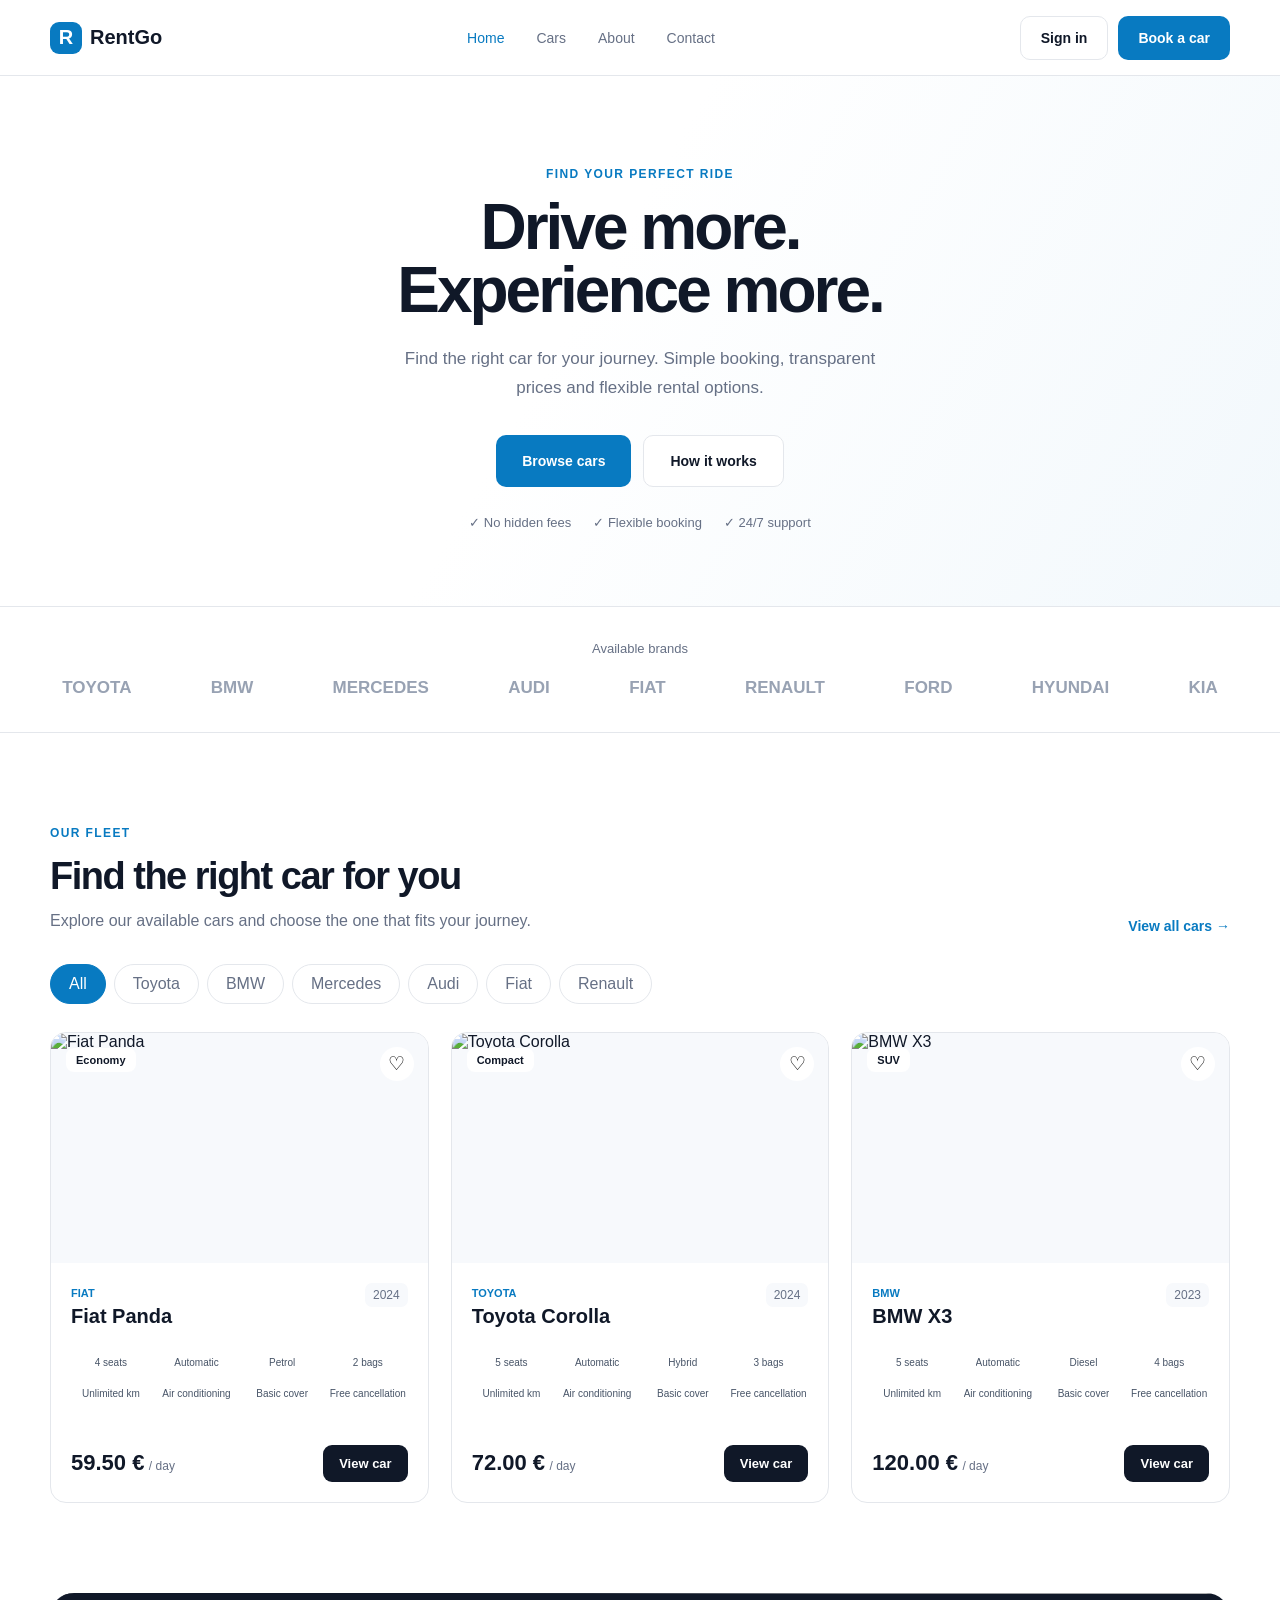
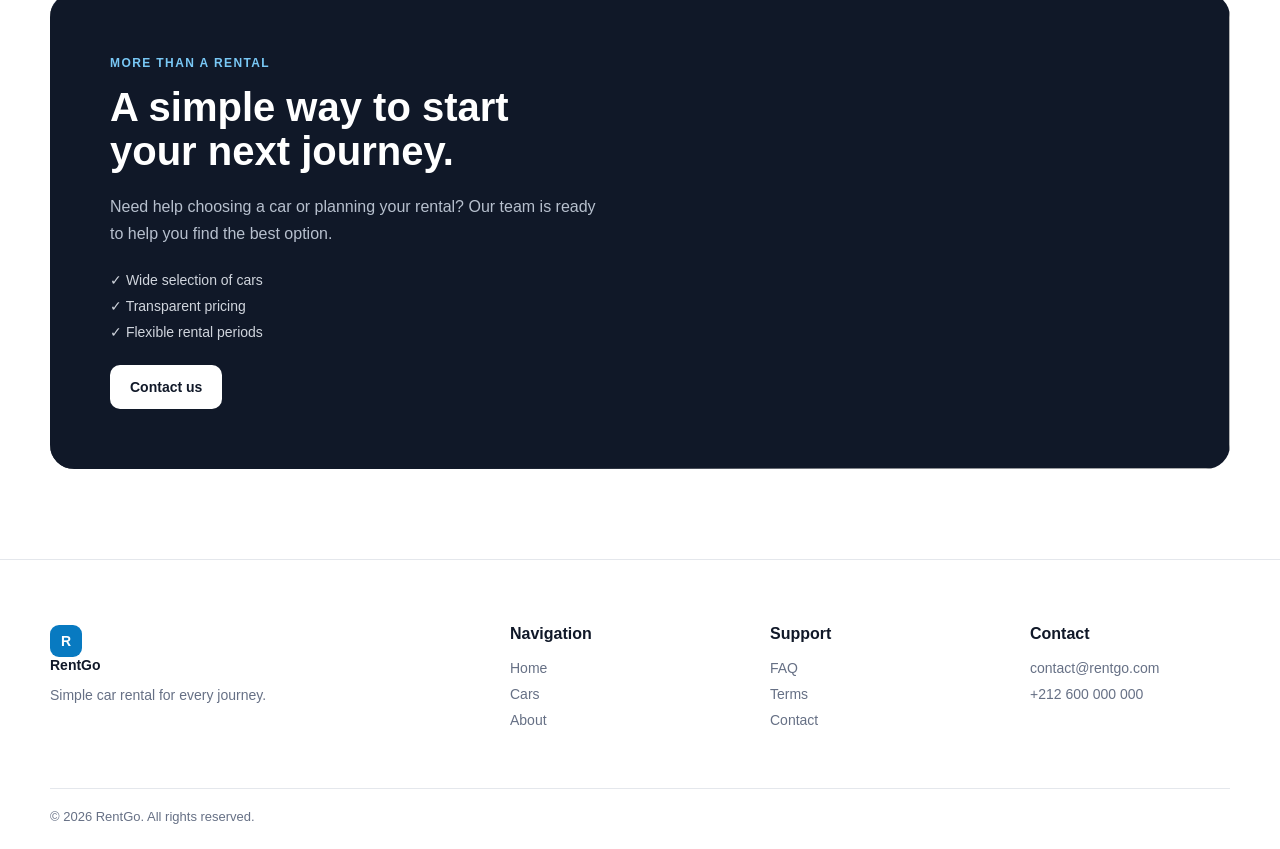
==== commit 95bb860f: "refactor hero section layout and improve styling for better user experience" ====
--- a/index.html
+++ b/index.html
@@ -73,20 +73,6 @@
         </div>
 
 
-        <!-- Replace image with your own car/mockup -->
-        <div class="hero-visual">
-          <div class="hero-shape"></div>
-
-          <img
-            src="https://images.unsplash.com/photo-1549317661-bd32c8ce0db2?auto=format&fit=crop&w=1000&q=80"
-            alt="Rental car"
-          />
-
-          <div class="floating-card">
-            <strong>50+ Cars</strong>
-            <span>Ready to rent</span>
-          </div>
-        </div>
 
       </div>
     </section>
--- a/style.css
+++ b/style.css
@@ -170,17 +170,32 @@
   ========================= */
 
 .hero {
-  padding: 72px 0 60px;
-
+  padding: 88px 0 76px;
   background: linear-gradient(120deg, #ffffff 45%, #f2f8fc 100%);
 }
 
 .hero-content {
-  display: grid;
-  grid-template-columns: 1fr 1.05fr;
+  display: flex;
   align-items: center;
-  gap: 70px;
-}
+  justify-content: center;
+  text-align: center;
+}
+
+.hero-text {
+  width: min(100%, 760px);
+  margin-inline: auto;
+  text-align: center;
+}
+
+.hero h1 {
+  margin-inline: auto;
+  text-align: center;
+}
+
+.hero-text > p {
+  margin-inline: auto;
+}
+
 
 .eyebrow {
   display: inline-block;
@@ -215,13 +230,14 @@
 
 .hero-actions {
   margin-top: 32px;
-
-  display: flex;
+  display: flex;
+  justify-content: center;
   gap: 12px;
 }
 
 .hero-benefits {
   display: flex;
+  justify-content: center;
   gap: 22px;
   flex-wrap: wrap;
 
@@ -727,10 +743,6 @@
     display: none;
   }
 
-  .hero-content {
-    grid-template-columns: 1fr;
-  }
-
   .hero h1 {
     font-size: 52px;
   }
